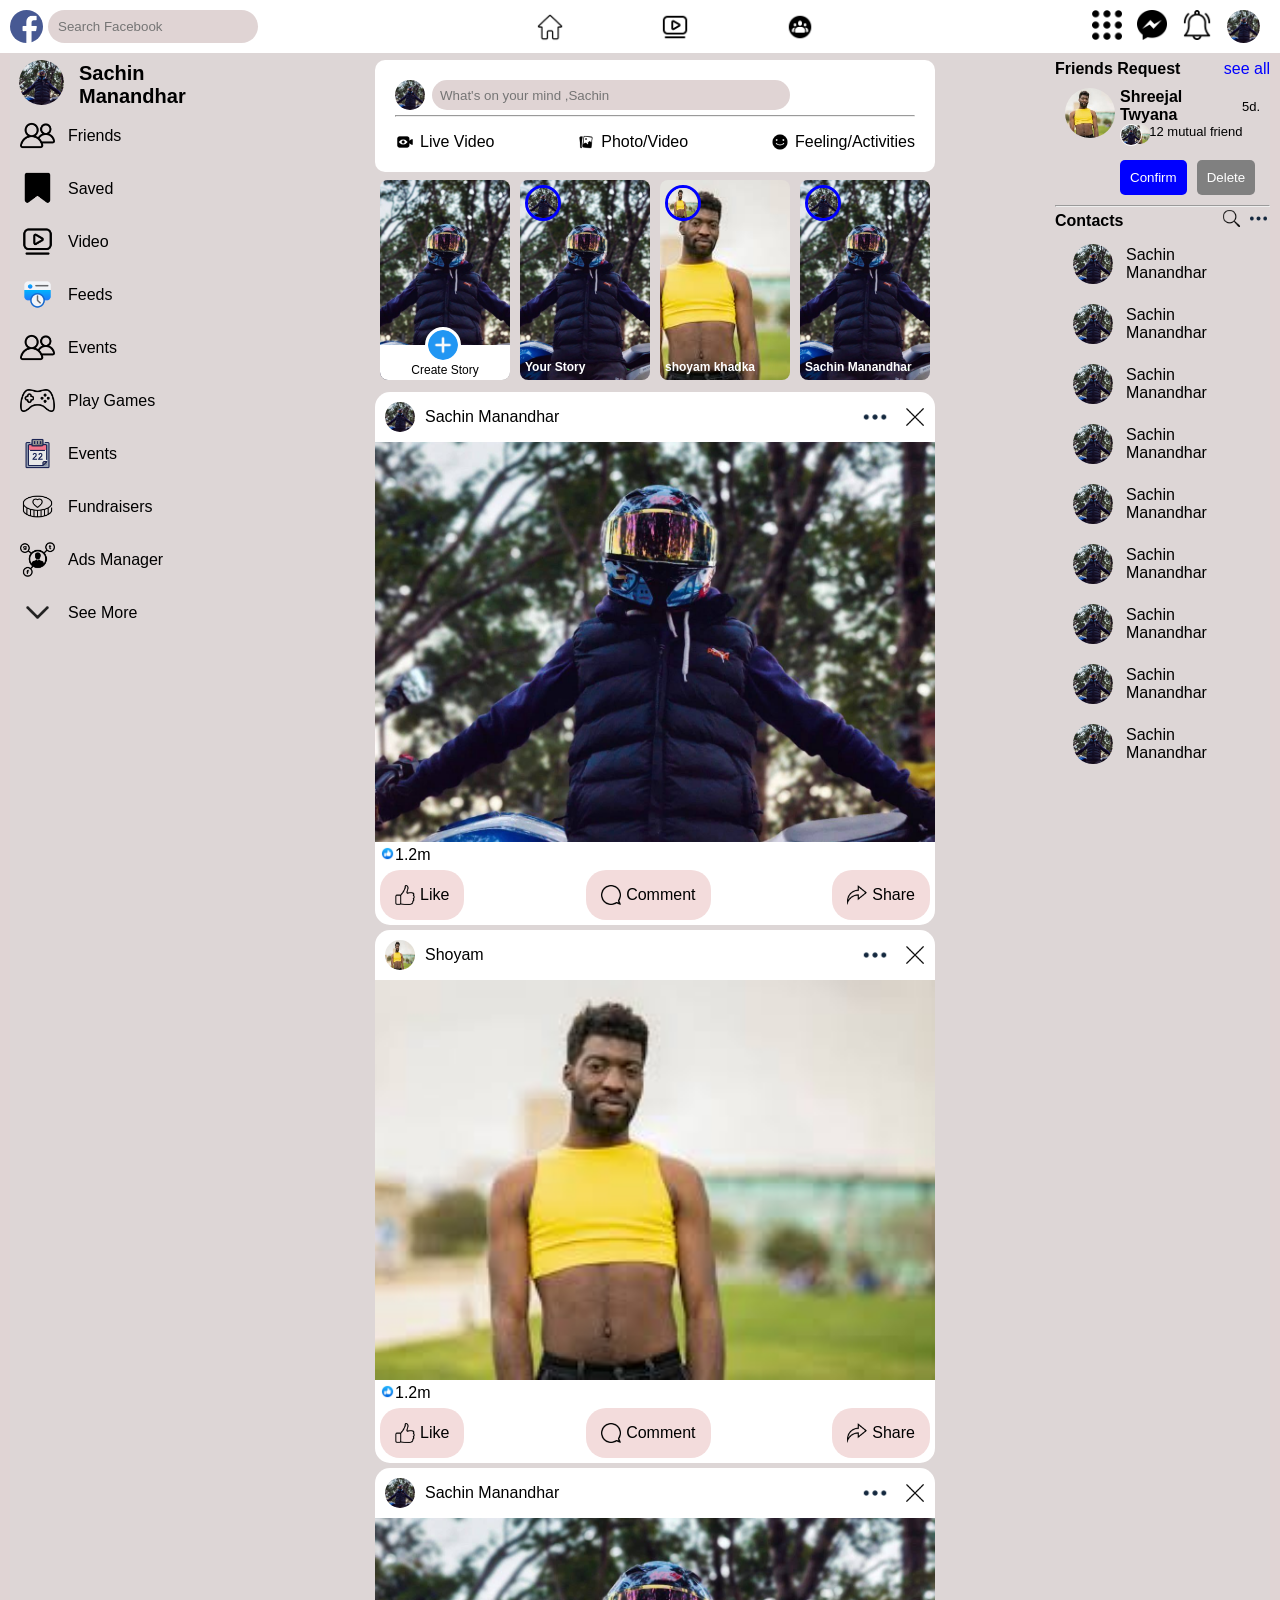
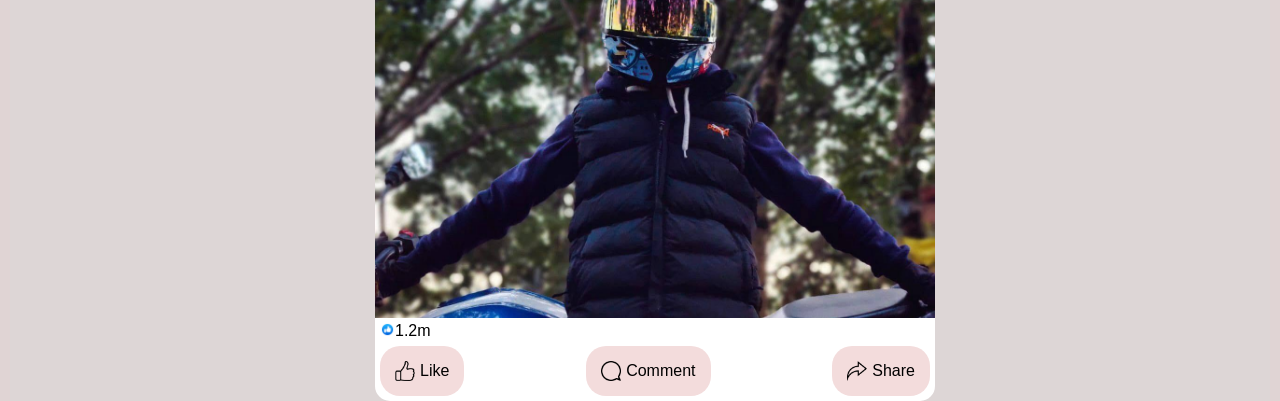
==== index.html @ 7a4deaf7 "initialize setup." ====
<!DOCTYPE html>
<html lang="en">

<head>
    <meta charset="UTF-8">
    <meta name="viewport" content="width=device-width, initial-scale=1.0">
    <title>Facebook</title>
    <link rel="shortcut icon" href="communication.PNG" type="image/x-icon">
    <link rel="stylesheet" href="style.css">
</head>

<body>
    <header>
        <div class="top1">
            <img src="facebook.PNG" alt="" style="height: 33px; width: 33px; border-radius: 50px;">
            <input type="text" placeholder="Search Facebook">
        </div>
        <div class="top2">
            <img src="home (1).png" alt="">
            <img src="video.png" alt="">
            <img src="groups.png" alt="">
        </div>
        <div class="top3">
            <img src="dots-menu.PNG" alt="">
            <img src="messenger.PNG" alt="">
            <img src="notification.PNG" alt="">
            <img src="prf.png" alt="profile" style="width: 33px;height: 33px;
            border-radius: 50px;">
        </div>
    </header>
    <div id="main">
        <div class="leftsb">
            <div class="acc">
                <div>
                    <img src="prf.png" alt="prf">
                </div>
                <div>
                    <p><b>Sachin Manandhar</b></p>
                </div>
            </div>
            <div class="acct">
                <img src="friends.PNG" alt="">
                <p>Friends</p>
            </div>
            <div class="acct">
                <img src="bookmark.png" alt="">
                <p>Saved</p>
            </div>
            <div class="acct">
                <img src="video.png" alt="">
                <p>Video</p>
            </div>
            <div class="acct">
                <img src="feed.png" alt="">
                <p>Feeds</p>
            </div>
            <div class="acct">
                <img src="friends.PNG" alt="">
                <p>Events</p>
            </div>

            <div class="acct">
                <img src="gaming.PNG" alt="">
                <p>Play Games</p>
            </div>
            <div class="acct">
                <img src="media.png" alt="">
                <p>Events</p>
            </div>
            <div class="acct">
                <img src="media (1).png" alt="">
                <p>Fundraisers</p>
            </div>
            <div class="acct">
                <img src="community-manager.png" alt="">
                <p>Ads Manager</p>
            </div>
            <div class="acct">
                <img src="down.png" alt="">
                <p>See More</p>
            </div>
        </div>
        <div class="content">
            <div class="uplodbox">
                <div class="uplod">
                    <img src="prf.png" alt="">
                    <input type="text" placeholder="What's on your mind ,Sachin">
                </div>
                <hr>
                <div class="uplodst">
                    <div class="live">
                        <img src="./video (2).png" alt="">
                        <p>Live Video</p>
                    </div>
                    <div class="live">
                        <img src="photo.png" alt="">
                        <p>Photo/Video</p>
                    </div>
                    <div class="live">
                        <img src="face-emoji.png" alt="">
                        <p>Feeling/Activities</p>
                    </div>
                </div>
            </div>
            <div class="story">
                <div class="img-story">

                    <div>
                        <img class="storyimg" src="prf.png" alt="">
                    </div>
                    <div class="storyplus">
                        <img src="plus.png" alt="">
                    </div>
                    <div class="cs-div">
                        <p class="create-story">Create Story</p>
                    </div>
                </div> 
                <div class="img-story">
                    <div>
                        <img class="pp" src="prf.png" alt="">
                    </div>
                    <div>
                        <img class="storyimg" src="prf.png" alt="">
                    </div>
                    <p class="ppname">Your Story</p>
                </div>
                <div class="img-story">
                    <div>
                        <img class="pp" src="shreejal.png" alt="">
                    </div>
                    <div>
                        <img class="storyimg" src="shreejal.png" alt="">
                    </div>
                    <p class="ppname">shoyam khadka</p>
                </div>
                <div class="img-story">
                    <div>
                        <img class="pp" src="prf.png" alt="">
                    </div>
                    <div>
                        <img class="storyimg" src="prf.png" alt="">
                    </div>
                    <p class="ppname">Sachin Manandhar</p>
                </div>
                <div class="img-story">
                    <div>
                        <img class="pp" src="prf.png" alt="">
                    </div>
                    <div>
                        <img class="storyimg" src="prf.png" alt="">
                    </div>
                    <p class="ppname">Sachin Manandhar</p>
                </div>
                <div class="img-story">
                    <div>
                        <img class="pp" src="prf.png" alt="">
                    </div>
                    <div>
                        <img class="storyimg" src="prf.png" alt="">
                    </div>
                    <p class="ppname">Sachin Manandhar</p>
                </div>
                <div class="img-story">
                    <div>
                        <img class="pp" src="prf.png" alt="">
                    </div>
                    <div>
                        <img class="storyimg" src="prf.png" alt="">
                    </div>
                    <p class="ppname">Sachin Manandhar</p>
                </div>
                <div class="img-story">
                    <div>
                        <img class="pp" src="prf.png" alt="">
                    </div>
                    <div>
                        <img class="storyimg" src="prf.png" alt="">
                    </div>
                    <p class="ppname">Sachin Manandhar</p>
                </div>
            </div>

            <div class="post">
                <div class="accname">
                    <div class="accprf">
                        <img class="accimg" src="prf.png" alt="">
                        <p>Sachin Manandhar</p>
                    </div>
                    <div style=" display: flex; align-items: center; gap: 15px;">
                        <img class="accimg" src="social-media.png" alt="">
                        <img class="acccancel" src="close.png" alt="">
                    </div>
                </div>
                <div class="items">
                    <img src="prf.png" alt="">
                </div>
                <div class="likecount">
                    <div>
                        <img src="facebook-reactions.png" alt="">
                    </div>
                    <p>1.2m</p>
                </div>
                <div class="like">
                    <div class="cmt">
                        <img src="like.PNG" alt="">
                        <p>Like</p>
                    </div>
                    <div class="cmt">
                        <img src="comment.PNG" alt="">
                        <p>Comment</p>
                    </div>
                    <div class="cmt">
                        <img src="share.png" alt="">
                        <p>Share</p>
                    </div>
                </div>
            </div>
            <div class="post">
                <div class="accname">
                    <div class="accprf">
                        <img class="accimg" src="shreejal.png" alt="">
                        <p>Shoyam </p>
                    </div>
                    <div style=" display: flex; align-items: center; gap: 15px;">
                        <img class="accimg" src="social-media.png" alt="">
                        <img class="acccancel" src="close.png" alt="">
                    </div>
                </div>
                <div class="items">
                    <img src="shreejal.png" alt="">
                </div>
                <div class="likecount">
                    <div>
                        <img src="facebook-reactions.png" alt="">
                    </div>
                    <p>1.2m</p>
                </div>
                <div class="like">
                    <div class="cmt">
                        <img src="like.PNG" alt="">
                        <p>Like</p>
                    </div>
                    <div class="cmt">
                        <img src="comment.PNG" alt="">
                        <p>Comment</p>
                    </div>
                    <div class="cmt">
                        <img src="share.png" alt="">
                        <p>Share</p>
                    </div>
                </div>
            </div>
            <div class="post">
                <div class="accname">
                    <div class="accprf">
                        <img class="accimg" src="prf.png" alt="">
                        <p>Sachin Manandhar</p>
                    </div>
                    <div style=" display: flex; align-items: center; gap: 15px;">
                        <img class="accimg" src="social-media.png" alt="">
                        <img class="acccancel" src="close.png" alt="">
                    </div>
                </div>
                <div class="items">
                    <img src="prf.png" alt="">
                </div>
                <div class="likecount">
                    <div>
                        <img src="facebook-reactions.png" alt="">
                    </div>
                    <p>1.2m</p>
                </div>
                <div class="like">
                    <div class="cmt">
                        <img src="like.PNG" alt="">
                        <p>Like</p>
                    </div>
                    <div class="cmt">
                        <img src="comment.PNG" alt="">
                        <p>Comment</p>
                    </div>
                    <div class="cmt">
                        <img src="share.png" alt="">
                        <p>Share</p>
                    </div>
                </div>
            </div>
        </div>

        <div class="rightsb">
            <div class="addfrd">
                <p><b>Friends Request</b></p>
                <p style="color: blue;">see all</p>
            </div>
            <div class="frd">
                <div>
                    <img class="frnd-req-pp" src="shreejal.png" alt="">
                </div>
                <div>
                    <div class="frdname">
                        <div style="display: flex; justify-content: space-between; align-items: center;gap: 20px;">
                            <P style="font-weight: 600;">Shreejal Twyana </P>
                            <p style="font-size:13px;">5d.</p>
                        </div>
                        <div class="mutual-frd">
                        <div class="mutualimg">
                            <div class="mutual1"><img src="prf.png" alt=""></div>
                            <div class="mutual2"><img src="shreejal.png" alt=""></div>
                        </div>    
                            <p style="font-size: 13px;">112 mutual friend</p>
                        </div>
                    </div>
                    <div class="cnf">
                        <div>
                            <button style="background-color:blue; color: white;">Confirm</button>
                        </div>
                        <div>
                            <button style="background-color: gray; color: white;">Delete</button>
                        </div>

                    </div>
                </div>
            </div>
            <hr>
            <div class="topcon">
                <div class="contact">
                    <b>Contacts</b>
                </div>
                <div class="image">
                    <img src="search.png" alt="search">
                    <img src="social-media.png" alt="3dot">
                </div>
            </div>
            <div class="friends">
                <div class="friendprf">
                    <img src="prf.png" alt="">
                    <p>Sachin Manandhar</p>
                </div>
            </div>
            <div class="friends">
                <div class="friendprf">
                    <img src="prf.png" alt="">
                    <p>Sachin Manandhar</p>
                </div>
            </div>
            <div class="friends">
                <div class="friendprf">
                    <img src="prf.png" alt="">
                    <p>Sachin Manandhar</p>
                </div>
            </div>
            <div class="friends">
                <div class="friendprf">
                    <img src="prf.png" alt="">
                    <p>Sachin Manandhar</p>
                </div>
            </div>
            <div class="friends">
                <div class="friendprf">
                    <img src="prf.png" alt="">
                    <p>Sachin Manandhar</p>
                </div>
            </div>
            <div class="friends">
                <div class="friendprf">
                    <img src="prf.png" alt="">
                    <p>Sachin Manandhar</p>
                </div>
            </div>
            <div class="friends">
                <div class="friendprf">
                    <img src="prf.png" alt="">
                    <p>Sachin Manandhar</p>
                </div>
            </div>
            <div class="friends">
                <div class="friendprf">
                    <img src="prf.png" alt="">
                    <p>Sachin Manandhar</p>
                </div>
            </div>
            <div class="friends">
                <div class="friendprf">
                    <img src="prf.png" alt="">
                    <p>Sachin Manandhar</p>
                </div>
            </div>
        </div>
    </div>
</body>

</html>
---- style.css ----
* {
    margin: 0px;
    padding: 0px;
    font-family: arial;
}

body {
    background-color: rgb(224, 212, 212);
}
body::-webkit-scrollbar{
    display: none;
}
header {
    display: flex;
    justify-content: space-between;
    background-color: white;
    align-items: center;
    position: fixed;
    z-index: 100;
    width: 100%;
    padding: 10px 10px 10px 10px;

}

header img {
    height: 30px;
    width: 30px;
}

.top1 {
    display: flex;
    gap: 5px;
}

.top1 input {
    background-color: rgb(224, 212, 212);
    color: black;
    padding-left: 10px;
    width: 200px;
    border: 0px;
    border-radius: 40px;
}

.top2 {
    display: flex;
    gap: 95px;
}

.top3 {
    display: flex;
    padding-right: 30px;
    gap: 15px;
}

#main {
    background-color: rgb(221, 214, 214);
    display: grid;
    grid-template-columns: 1fr 3fr 1fr;
    padding-top: 60px;
    margin-left:10px;
    margin-right:10px;
}

.acc {
    display: flex;
    gap: 15px;
    padding-left: 9px;
    font-size: 20px;
    align-items: center;
}

.acc:hover{
    background-color: rgb(198, 198, 219);

    border-radius: 20px;
}
.acc img {
    height: 45px;
    width: 45px;
    border-radius: 50px;
}

.acct {
    display: flex;
    padding: 8px 10px 10px 10px;
    gap: 13px;
    align-items: center;
}

.acct:hover{
    background-color: rgb(198, 198, 219);
    border-radius: 20px;
}
.acct img {
    height: 35px;
    width: 35px;
}


.content {
    margin: 0 120px 0 150px;
}

.uplodbox {
    padding: 20px;
    background-color: white;
    border-radius: 10px;
}

.uplod {
    display: flex;
    gap: 7px;
    padding-bottom: 5px;
}

.uplod input {
    border-radius: 20px;
    width: 350px;
    padding-left: 8px;
    border: 0px;
    background-color: rgb(224, 212, 212);
    color: black;

}

.uplod img {
    width: 30px;
    height: 30px;
    border-radius: 50px;
}

.uplodst {
    display: flex;
    padding-top: 15px;
    justify-content: space-between;
}

.live {
    display: flex;
    justify-content: space-between;
    align-items: center;
    gap: 5px;
}

.live img {
    width: 20px;
    height: 20px;
}

.story {
    display: flex;
    justify-content: space-between;
    width: 550px;
    overflow: hidden;
    overflow-x: scroll;
    padding: 3px 0 3px 0;
    gap: 10px;
    margin: 5px;
}

.story::-webkit-scrollbar{
    display: none;
}
.storyimg {
    width: 130px;
    height: 200px;
    border-radius: 8px;
    object-fit: cover;
}

.img-story {
    position: relative;
}

.cs-div {
    position: absolute;
    background-color: white;
    bottom: 4px;
    border-radius: 0 0 8px 8px;
    width: 100%;
    height: 35px;
}

.create-story {
    color: black;
    padding-top: 18px;
    font-size: 12px;
    text-align: center;
}

.storyplus img {
    position: absolute;
    background-color: white;
    left: 45px;
    z-index: 1;
    border: 3px solid white;
    bottom: 21.5px;
    border-radius: 50px;
    width: 30px;
    height: 30px;
}

.pp {
    position: absolute;
    top: 5px;
    left: 5px;
    width: 30px;
    height: 30px;
    border-radius: 50%;
    border: 3px solid blue;
}

.ppname {
    position: absolute;
    color: white;
    font-weight: 700;
    font-size: 12px;
    bottom: 10px;
    left: 5px;
}

.post {
    background-color: white;
    border-radius: 15px;
    margin-top: 5px;
}

.accname {
    display: flex;
    justify-content: space-between;
    padding: 10px;
}

.accprf {
    display: flex;
    align-items: center;
    gap: 10px;
}

.accimg {
    width: 30px;
    height: 30px;
    border-radius: 20px;
}

.acccancel {
    width: 20px;
    height: 20px;
    gap: 30px;
}

.items img {
    width: 100%;
    height: 400px;
    object-fit: cover;
}

.likecount{
    display: flex;
}

.likecount img{
    width: 15px;
    height: 15px;
    margin-left: 5px;
}
.like {
    display: flex;
    justify-content: space-between;
}

.like img {
    width: 20px;
    height: 20px;
}

.cmt {
    display: flex;
    align-items: center;
    justify-content: space-between;
    gap: 5px;
    padding: 15px;
    margin: 5px;
    border-radius: 20px;
    background-color: rgb(243, 220, 220);
}

.rightsb{
    position: sticky;

}
.topcon {
    display: flex;
    justify-content: space-between;
    align-items: center;
}

.image img {
    width: 23px;
    height: 23px;
}

.friends {
        margin-left: 5px;
    margin-right: 5px;
}
.friends:hover{
     background-color: rgb(198, 198, 219);
    border-radius: 20px;

}
.friendprf {
    display: flex;
    padding: 10px 10px 10px 13px;
    gap: 13px;
    align-items: center;
}

.friendprf img {
    height: 40px;
    width: 40px;
    border-radius: 50px;
}

.leftsb, .rightsb {
    position: sticky;
    top: 60px;
    height: fit-content;
}

.addfrd{
    display: flex;
    justify-content: space-between;
}

.frd{
    display: flex; 
    padding: 10px;
    gap: 5px;
}

.frnd-req-pp{
    width: 50px;
    height: 50px;
    object-fit: cover;
    border-radius: 50px;
}

.cnf{
    display: flex;
    margin-top:10px;
    gap: 10px;
}

.cnf button  {
        padding: 10px;
    border-radius: 5px;
    border: 0px;

}

.mutual-frd, .mutualimg{
    display: flex;
}

.mutualimg img{
    height: 20px;
    width: 20px;
    border-radius: 100%;
}

.mutualimg{
    position: relative;
}

.mutual2{
    position: absolute;
    left: 10px;
}

.mutual1{
    z-index: 10;
}

.mutual1 img {
    border: 1px solid white;
}
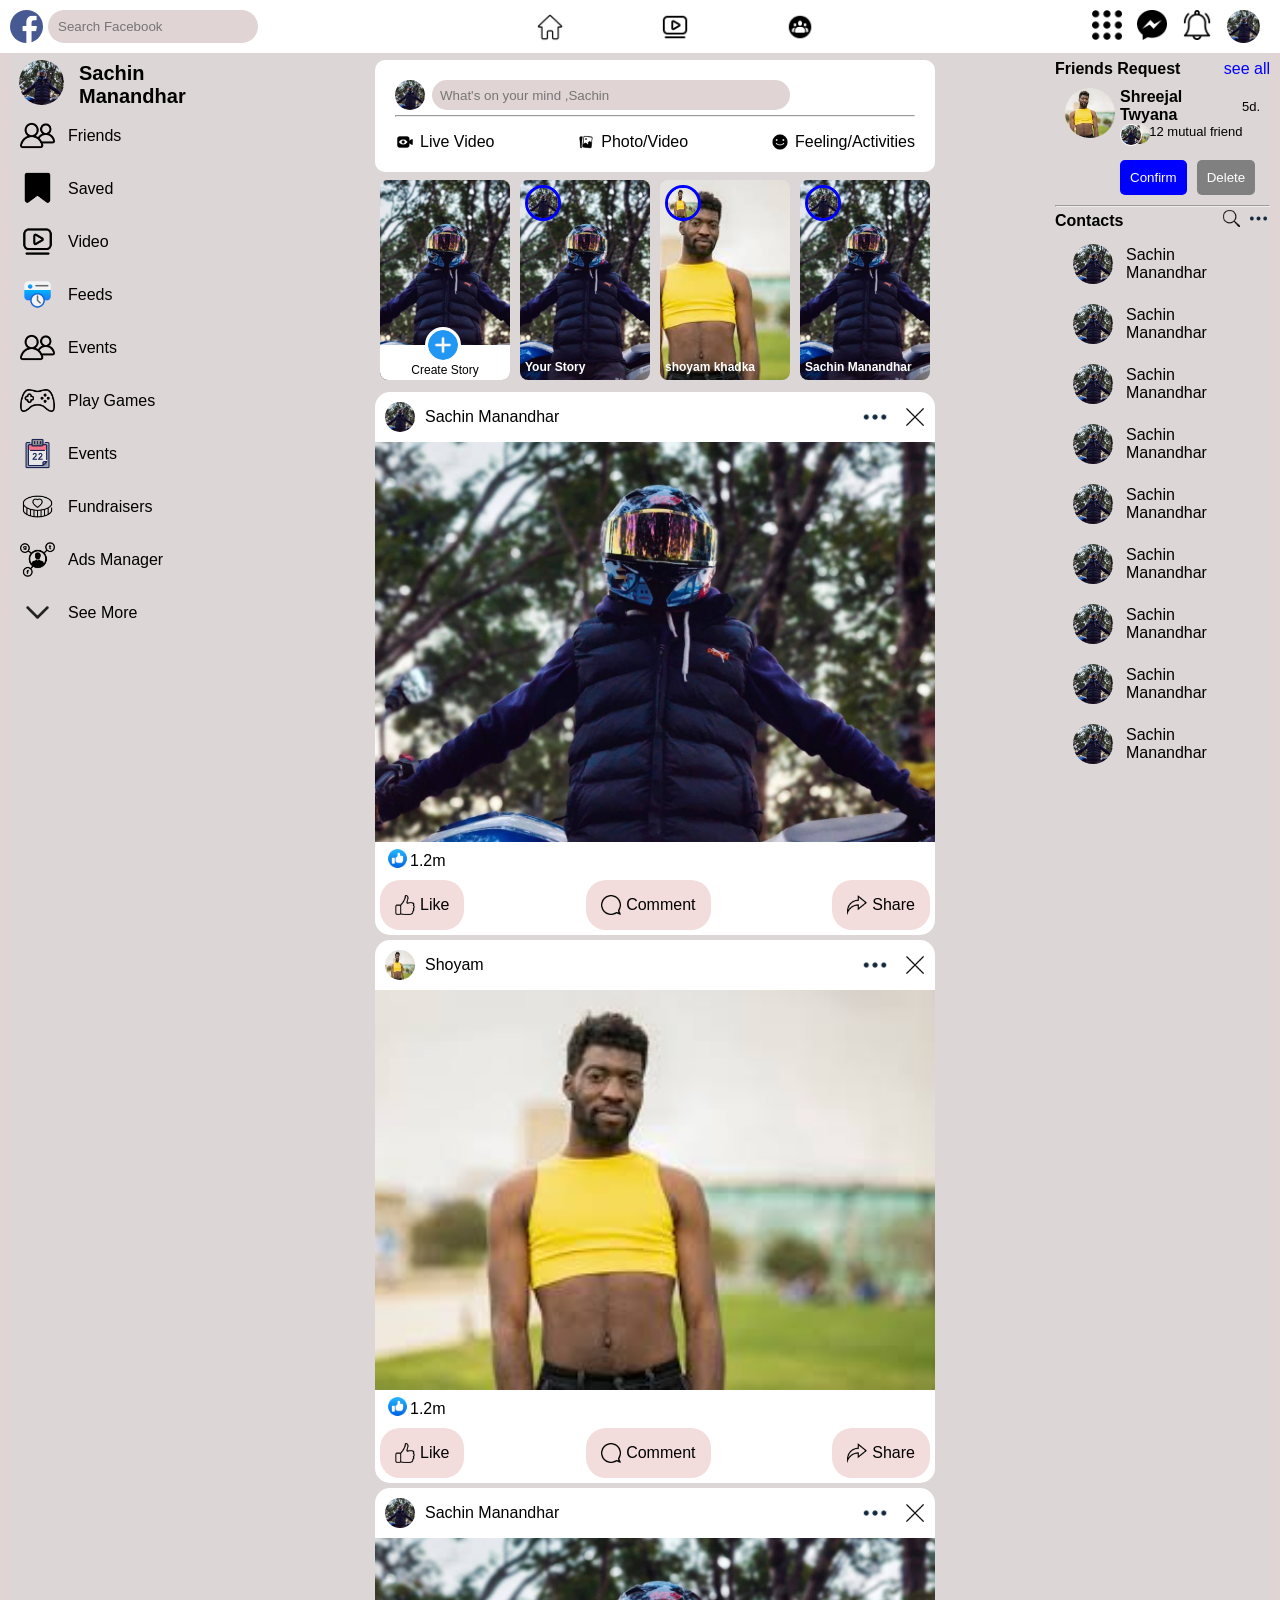
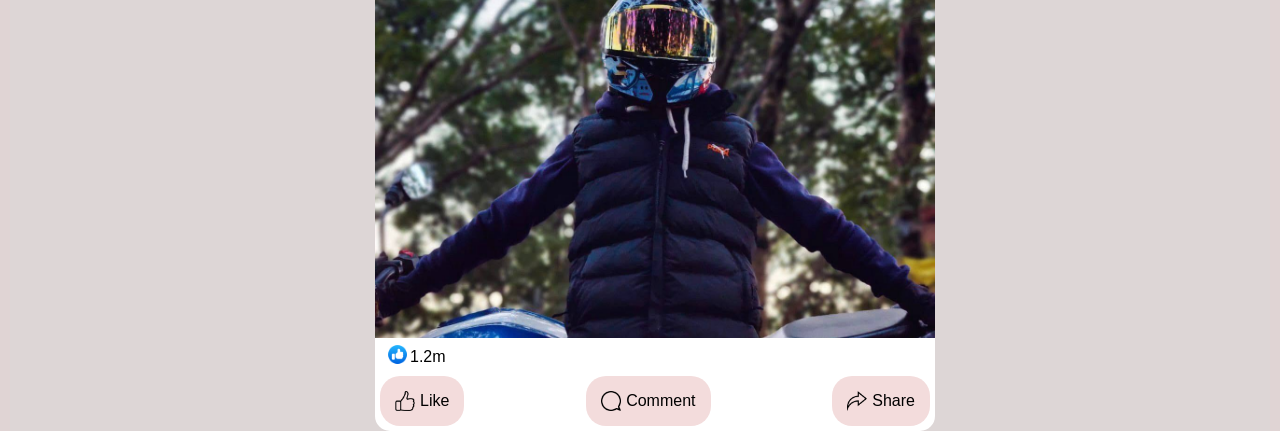
==== commit 68457361: "Added all files." ====
--- a/index.html
+++ b/index.html
@@ -5,99 +5,106 @@
     <meta charset="UTF-8">
     <meta name="viewport" content="width=device-width, initial-scale=1.0">
     <title>Facebook</title>
-    <link rel="shortcut icon" href="communication.PNG" type="image/x-icon">
-    <link rel="stylesheet" href="style.css">
+    <link rel="shortcut icon" href="./assets/img/communication.PNG" type="image/x-icon">
+    <link rel="stylesheet" href="./assets/css/style.css">
+   
 </head>
 
 <body>
     <header>
         <div class="top1">
-            <img src="facebook.PNG" alt="" style="height: 33px; width: 33px; border-radius: 50px;">
+            <img src="./assets/img/facebook.PNG" alt="" style="height: 33px; width: 33px; border-radius: 50px;">
             <input type="text" placeholder="Search Facebook">
         </div>
         <div class="top2">
-            <img src="home (1).png" alt="">
-            <img src="video.png" alt="">
-            <img src="groups.png" alt="">
+            <img src="./assets/img/home (1).png" alt="">
+            <img src="./assets/img/video.png" alt="">
+            <img src="./assets/img/groups.png" alt="">
         </div>
         <div class="top3">
-            <img src="dots-menu.PNG" alt="">
-            <img src="messenger.PNG" alt="">
-            <img src="notification.PNG" alt="">
-            <img src="prf.png" alt="profile" style="width: 33px;height: 33px;
+            <img src="./assets/img/dots-menu.PNG" alt="">
+            <img src="./assets/img/messenger.PNG" alt="">
+            <img src="./assets/img/notification.PNG" alt="">
+            <img id="ppf" src="./assets/img/prf.png" alt="profile" style="width: 33px;height: 33px;
             border-radius: 50px;">
+            <div id="ppff" >
+                <p>profile</p>
+                <p>Theme</p>
+                <p>Settings</p>
+                <p>Log out</p>
+            </div>
         </div>
     </header>
     <div id="main">
         <div class="leftsb">
             <div class="acc">
                 <div>
-                    <img src="prf.png" alt="prf">
+                    <img src="./assets/img/prf.png" alt="prf">
                 </div>
                 <div>
                     <p><b>Sachin Manandhar</b></p>
                 </div>
             </div>
             <div class="acct">
-                <img src="friends.PNG" alt="">
+                <img src="./assets/img/friends.PNG" alt="">
                 <p>Friends</p>
             </div>
             <div class="acct">
-                <img src="bookmark.png" alt="">
+                <img src="./assets/img/bookmark.png" alt="">
                 <p>Saved</p>
             </div>
             <div class="acct">
-                <img src="video.png" alt="">
+                <img src="./assets/img/video.png" alt="">
                 <p>Video</p>
             </div>
             <div class="acct">
-                <img src="feed.png" alt="">
+                <img src="./assets/img/feed.png" alt="">
                 <p>Feeds</p>
             </div>
             <div class="acct">
-                <img src="friends.PNG" alt="">
+                <img src="./assets/img/friends.PNG" alt="">
                 <p>Events</p>
             </div>
 
             <div class="acct">
-                <img src="gaming.PNG" alt="">
+                <img src="./assets/img/gaming.PNG" alt="">
                 <p>Play Games</p>
             </div>
             <div class="acct">
-                <img src="media.png" alt="">
+                <img src="./assets/img/media.png" alt="">
                 <p>Events</p>
             </div>
             <div class="acct">
-                <img src="media (1).png" alt="">
+                <img src="./assets/img/media (1).png" alt="">
                 <p>Fundraisers</p>
             </div>
             <div class="acct">
-                <img src="community-manager.png" alt="">
+                <img src="./assets/img/community-manager.png" alt="">
                 <p>Ads Manager</p>
             </div>
             <div class="acct">
-                <img src="down.png" alt="">
+                <img src="./assets/img/down.png" alt="">
                 <p>See More</p>
             </div>
         </div>
         <div class="content">
             <div class="uplodbox">
                 <div class="uplod">
-                    <img src="prf.png" alt="">
+                    <img src="./assets/img/prf.png" alt="">
                     <input type="text" placeholder="What's on your mind ,Sachin">
                 </div>
                 <hr>
                 <div class="uplodst">
                     <div class="live">
-                        <img src="./video (2).png" alt="">
+                        <img src="././assets/img/video (2).png" alt="">
                         <p>Live Video</p>
                     </div>
                     <div class="live">
-                        <img src="photo.png" alt="">
+                        <img src="./assets/img/photo.png" alt="">
                         <p>Photo/Video</p>
                     </div>
                     <div class="live">
-                        <img src="face-emoji.png" alt="">
+                        <img src="./assets/img/face-emoji.png" alt="">
                         <p>Feeling/Activities</p>
                     </div>
                 </div>
@@ -106,10 +113,10 @@
                 <div class="img-story">
 
                     <div>
-                        <img class="storyimg" src="prf.png" alt="">
+                        <img class="storyimg" src="./assets/img/prf.png" alt="">
                     </div>
                     <div class="storyplus">
-                        <img src="plus.png" alt="">
+                        <img src="./assets/img/plus.png" alt="">
                     </div>
                     <div class="cs-div">
                         <p class="create-story">Create Story</p>
@@ -117,64 +124,64 @@
                 </div> 
                 <div class="img-story">
                     <div>
-                        <img class="pp" src="prf.png" alt="">
-                    </div>
-                    <div>
-                        <img class="storyimg" src="prf.png" alt="">
+                        <img class="pp" src="./assets/img/prf.png" alt="">
+                    </div>
+                    <div>
+                        <img class="storyimg" src="./assets/img/prf.png" alt="">
                     </div>
                     <p class="ppname">Your Story</p>
                 </div>
                 <div class="img-story">
                     <div>
-                        <img class="pp" src="shreejal.png" alt="">
-                    </div>
-                    <div>
-                        <img class="storyimg" src="shreejal.png" alt="">
+                        <img class="pp" src="./assets/img/shreejal.png" alt="">
+                    </div>
+                    <div>
+                        <img class="storyimg" src="./assets/img/shreejal.png" alt="">
                     </div>
                     <p class="ppname">shoyam khadka</p>
                 </div>
                 <div class="img-story">
                     <div>
-                        <img class="pp" src="prf.png" alt="">
-                    </div>
-                    <div>
-                        <img class="storyimg" src="prf.png" alt="">
+                        <img class="pp" src="./assets/img/prf.png" alt="">
+                    </div>
+                    <div>
+                        <img class="storyimg" src="./assets/img/prf.png" alt="">
                     </div>
                     <p class="ppname">Sachin Manandhar</p>
                 </div>
                 <div class="img-story">
                     <div>
-                        <img class="pp" src="prf.png" alt="">
-                    </div>
-                    <div>
-                        <img class="storyimg" src="prf.png" alt="">
+                        <img class="pp" src="./assets/img/prf.png" alt="">
+                    </div>
+                    <div>
+                        <img class="storyimg" src="./assets/img/prf.png" alt="">
                     </div>
                     <p class="ppname">Sachin Manandhar</p>
                 </div>
                 <div class="img-story">
                     <div>
-                        <img class="pp" src="prf.png" alt="">
-                    </div>
-                    <div>
-                        <img class="storyimg" src="prf.png" alt="">
+                        <img class="pp" src="./assets/img/prf.png" alt="">
+                    </div>
+                    <div>
+                        <img class="storyimg" src="./assets/img/prf.png" alt="">
                     </div>
                     <p class="ppname">Sachin Manandhar</p>
                 </div>
                 <div class="img-story">
                     <div>
-                        <img class="pp" src="prf.png" alt="">
-                    </div>
-                    <div>
-                        <img class="storyimg" src="prf.png" alt="">
+                        <img class="pp" src="./assets/img/prf.png" alt="">
+                    </div>
+                    <div>
+                        <img class="storyimg" src="./assets/img/prf.png" alt="">
                     </div>
                     <p class="ppname">Sachin Manandhar</p>
                 </div>
                 <div class="img-story">
                     <div>
-                        <img class="pp" src="prf.png" alt="">
-                    </div>
-                    <div>
-                        <img class="storyimg" src="prf.png" alt="">
+                        <img class="pp" src="./assets/img/prf.png" alt="">
+                    </div>
+                    <div>
+                        <img class="storyimg" src="./assets/img/prf.png" alt="">
                     </div>
                     <p class="ppname">Sachin Manandhar</p>
                 </div>
@@ -183,34 +190,34 @@
             <div class="post">
                 <div class="accname">
                     <div class="accprf">
-                        <img class="accimg" src="prf.png" alt="">
+                        <img class="accimg" src="./assets/img/prf.png" alt="">
                         <p>Sachin Manandhar</p>
                     </div>
                     <div style=" display: flex; align-items: center; gap: 15px;">
-                        <img class="accimg" src="social-media.png" alt="">
-                        <img class="acccancel" src="close.png" alt="">
+                        <img class="accimg" src="./assets/img/social-media.png" alt="">
+                        <img class="acccancel" src="./assets/img/close.png" alt="">
                     </div>
                 </div>
                 <div class="items">
-                    <img src="prf.png" alt="">
+                    <img src="./assets/img/prf.png" alt="">
                 </div>
                 <div class="likecount">
                     <div>
-                        <img src="facebook-reactions.png" alt="">
-                    </div>
+                        <img src="./assets/img/facebook-reactions.png" alt="">
+                    </div> 
                     <p>1.2m</p>
                 </div>
                 <div class="like">
                     <div class="cmt">
-                        <img src="like.PNG" alt="">
+                        <img src="./assets/img/like.PNG" alt="">
                         <p>Like</p>
                     </div>
                     <div class="cmt">
-                        <img src="comment.PNG" alt="">
+                        <img src="./assets/img/comment.PNG" alt="">
                         <p>Comment</p>
                     </div>
                     <div class="cmt">
-                        <img src="share.png" alt="">
+                        <img src="./assets/img/share.png" alt="">
                         <p>Share</p>
                     </div>
                 </div>
@@ -218,34 +225,34 @@
             <div class="post">
                 <div class="accname">
                     <div class="accprf">
-                        <img class="accimg" src="shreejal.png" alt="">
+                        <img class="accimg" src="./assets/img/shreejal.png" alt="">
                         <p>Shoyam </p>
                     </div>
                     <div style=" display: flex; align-items: center; gap: 15px;">
-                        <img class="accimg" src="social-media.png" alt="">
-                        <img class="acccancel" src="close.png" alt="">
+                        <img class="accimg" src="./assets/img/social-media.png" alt="">
+                        <img class="acccancel" src="./assets/img/close.png" alt="">
                     </div>
                 </div>
                 <div class="items">
-                    <img src="shreejal.png" alt="">
+                    <img src="./assets/img/shreejal.png" alt="">
                 </div>
                 <div class="likecount">
                     <div>
-                        <img src="facebook-reactions.png" alt="">
+                        <img src="./assets/img/facebook-reactions.png" alt="">
                     </div>
                     <p>1.2m</p>
                 </div>
                 <div class="like">
                     <div class="cmt">
-                        <img src="like.PNG" alt="">
+                        <img src="./assets/img/like.PNG" alt="">
                         <p>Like</p>
                     </div>
                     <div class="cmt">
-                        <img src="comment.PNG" alt="">
+                        <img src="./assets/img/comment.PNG" alt="">
                         <p>Comment</p>
                     </div>
                     <div class="cmt">
-                        <img src="share.png" alt="">
+                        <img src="./assets/img/share.png" alt="">
                         <p>Share</p>
                     </div>
                 </div>
@@ -253,34 +260,34 @@
             <div class="post">
                 <div class="accname">
                     <div class="accprf">
-                        <img class="accimg" src="prf.png" alt="">
+                        <img class="accimg" src="./assets/img/prf.png" alt="">
                         <p>Sachin Manandhar</p>
                     </div>
                     <div style=" display: flex; align-items: center; gap: 15px;">
-                        <img class="accimg" src="social-media.png" alt="">
-                        <img class="acccancel" src="close.png" alt="">
+                        <img class="accimg" src="./assets/img/social-media.png" alt="">
+                        <img class="acccancel" src="./assets/img/close.png" alt="">
                     </div>
                 </div>
                 <div class="items">
-                    <img src="prf.png" alt="">
+                    <img src="./assets/img/prf.png" alt="">
                 </div>
                 <div class="likecount">
                     <div>
-                        <img src="facebook-reactions.png" alt="">
+                        <img src="./assets/img/facebook-reactions.png" alt="">
                     </div>
                     <p>1.2m</p>
                 </div>
                 <div class="like">
                     <div class="cmt">
-                        <img src="like.PNG" alt="">
+                        <img src="./assets/img/like.PNG" alt="">
                         <p>Like</p>
                     </div>
                     <div class="cmt">
-                        <img src="comment.PNG" alt="">
+                        <img src="./assets/img/comment.PNG" alt="">
                         <p>Comment</p>
                     </div>
                     <div class="cmt">
-                        <img src="share.png" alt="">
+                        <img src="./assets/img/share.png" alt="">
                         <p>Share</p>
                     </div>
                 </div>
@@ -292,9 +299,9 @@
                 <p><b>Friends Request</b></p>
                 <p style="color: blue;">see all</p>
             </div>
-            <div class="frd">
+            <div id="frd" class="frd">
                 <div>
-                    <img class="frnd-req-pp" src="shreejal.png" alt="">
+                    <img class="frnd-req-pp" src="./assets/img/shreejal.png" alt="">
                 </div>
                 <div>
                     <div class="frdname">
@@ -304,18 +311,18 @@
                         </div>
                         <div class="mutual-frd">
                         <div class="mutualimg">
-                            <div class="mutual1"><img src="prf.png" alt=""></div>
-                            <div class="mutual2"><img src="shreejal.png" alt=""></div>
+                            <div class="mutual1"><img src="./assets/img/prf.png" alt=""></div>
+                            <div class="mutual2"><img src="./assets/img/shreejal.png" alt=""></div>
                         </div>    
                             <p style="font-size: 13px;">112 mutual friend</p>
                         </div>
                     </div>
                     <div class="cnf">
                         <div>
-                            <button style="background-color:blue; color: white;">Confirm</button>
+                            <button id="confirm" style="background-color:blue; color: white;">Confirm</button>
                         </div>
                         <div>
-                            <button style="background-color: gray; color: white;">Delete</button>
+                            <button id="delete" style="background-color: gray; color: white;">Delete</button>
                         </div>
 
                     </div>
@@ -327,66 +334,67 @@
                     <b>Contacts</b>
                 </div>
                 <div class="image">
-                    <img src="search.png" alt="search">
-                    <img src="social-media.png" alt="3dot">
-                </div>
-            </div>
-            <div class="friends">
-                <div class="friendprf">
-                    <img src="prf.png" alt="">
-                    <p>Sachin Manandhar</p>
-                </div>
-            </div>
-            <div class="friends">
-                <div class="friendprf">
-                    <img src="prf.png" alt="">
-                    <p>Sachin Manandhar</p>
-                </div>
-            </div>
-            <div class="friends">
-                <div class="friendprf">
-                    <img src="prf.png" alt="">
-                    <p>Sachin Manandhar</p>
-                </div>
-            </div>
-            <div class="friends">
-                <div class="friendprf">
-                    <img src="prf.png" alt="">
-                    <p>Sachin Manandhar</p>
-                </div>
-            </div>
-            <div class="friends">
-                <div class="friendprf">
-                    <img src="prf.png" alt="">
-                    <p>Sachin Manandhar</p>
-                </div>
-            </div>
-            <div class="friends">
-                <div class="friendprf">
-                    <img src="prf.png" alt="">
-                    <p>Sachin Manandhar</p>
-                </div>
-            </div>
-            <div class="friends">
-                <div class="friendprf">
-                    <img src="prf.png" alt="">
-                    <p>Sachin Manandhar</p>
-                </div>
-            </div>
-            <div class="friends">
-                <div class="friendprf">
-                    <img src="prf.png" alt="">
-                    <p>Sachin Manandhar</p>
-                </div>
-            </div>
-            <div class="friends">
-                <div class="friendprf">
-                    <img src="prf.png" alt="">
+                    <img src="./assets/img/search.png" alt="search">
+                    <img src="./assets/img/social-media.png" alt="3dot">
+                </div>
+            </div>
+            <div class="friends">
+                <div class="friendprf">
+                    <img src="./assets/img/prf.png" alt="">
+                    <p>Sachin Manandhar</p>
+                </div>
+            </div>
+            <div class="friends">
+                <div class="friendprf">
+                    <img src="./assets/img/prf.png" alt="">
+                    <p>Sachin Manandhar</p>
+                </div>
+            </div>
+            <div class="friends">
+                <div class="friendprf">
+                    <img src="./assets/img/prf.png" alt="">
+                    <p>Sachin Manandhar</p>
+                </div>
+            </div>
+            <div class="friends">
+                <div class="friendprf">
+                    <img src="./assets/img/prf.png" alt="">
+                    <p>Sachin Manandhar</p>
+                </div>
+            </div>
+            <div class="friends">
+                <div class="friendprf">
+                    <img src="./assets/img/prf.png" alt="">
+                    <p>Sachin Manandhar</p>
+                </div>
+            </div>
+            <div class="friends">
+                <div class="friendprf">
+                    <img src="./assets/img/prf.png" alt="">
+                    <p>Sachin Manandhar</p>
+                </div>
+            </div>
+            <div class="friends">
+                <div class="friendprf">
+                    <img src="./assets/img/prf.png" alt="">
+                    <p>Sachin Manandhar</p>
+                </div>
+            </div>
+            <div class="friends">
+                <div class="friendprf">
+                    <img src="./assets/img/prf.png" alt="">
+                    <p>Sachin Manandhar</p>
+                </div>
+            </div>
+            <div class="friends">
+                <div class="friendprf">
+                    <img src="./assets/img/prf.png" alt="">
                     <p>Sachin Manandhar</p>
                 </div>
             </div>
         </div>
     </div>
+    <script src="./assets/js/script.js"></script>
 </body>
 
 </html>
--- a/assets/css/style.css
+++ b/assets/css/style.css
@@ -0,0 +1,412 @@
+* {
+    margin: 0px;
+    padding: 0px;
+    font-family: arial;
+}
+
+body {
+    background-color: rgb(224, 212, 212);
+}
+body::-webkit-scrollbar{
+    display: none;
+}
+header {
+    display: flex;
+    justify-content: space-between;
+    background-color: white;
+    align-items: center;
+    position: fixed;
+    z-index: 100;
+    width: 100%;
+    padding: 10px 10px 10px 10px;
+
+}
+
+header img {
+    height: 30px;
+    width: 30px;
+    position: relative;
+}
+
+.top1 {
+    display: flex;
+    gap: 5px;
+}
+
+.top1 input {
+    background-color: rgb(224, 212, 212);
+    color: black;
+    padding-left: 10px;
+    width: 200px;
+    border: 0px;
+    border-radius: 40px;
+}
+
+.top2 {
+    display: flex;
+    gap: 95px;
+}
+
+.top3 {
+    display: flex;
+    padding-right: 30px;
+    gap: 15px;
+}
+
+#ppff{
+    display: none;
+    position: absolute;
+    background-color: white;
+    top: 58px;
+    right:50px;
+    border-radius: 15px;
+    padding: 5px 8px;
+    font-size: 24px;
+}
+
+#ppff p{
+    padding: 8px 10px;
+}
+
+#ppff p:hover{
+
+background-color: rgb(198, 198, 219);
+}
+
+#main {
+    background-color: rgb(221, 214, 214);
+    display: grid;
+    grid-template-columns: 1fr 3fr 1fr;
+    padding-top: 60px;
+    margin-left:10px;
+    margin-right:10px;
+}
+
+.acc {
+    display: flex;
+    gap: 15px;
+    padding-left: 9px;
+    font-size: 20px;
+    align-items: center;
+}
+
+.acc:hover{
+    background-color: rgb(198, 198, 219);
+
+    border-radius: 20px;
+}
+.acc img {
+    height: 45px;
+    width: 45px;
+    border-radius: 50px;
+}
+
+.acct {
+    display: flex;
+    padding: 8px 10px 10px 10px;
+    gap: 13px;
+    align-items: center;
+}
+
+.acct:hover{
+    background-color: rgb(198, 198, 219);
+    border-radius: 20px;
+}
+.acct img {
+    height: 35px;
+    width: 35px;
+}
+
+
+.content {
+    margin: 0 120px 0 150px;
+}
+
+.uplodbox {
+    padding: 20px;
+    background-color: white;
+    border-radius: 10px;
+}
+
+.uplod {
+    display: flex;
+    gap: 7px;
+    padding-bottom: 5px;
+}
+
+.uplod input {
+    border-radius: 20px;
+    width: 350px;
+    padding-left: 8px;
+    border: 0px;
+    background-color: rgb(224, 212, 212);
+    color: black;
+
+}
+
+.uplod img {
+    width: 30px;
+    height: 30px;
+    border-radius: 50px;
+}
+
+.uplodst {
+    display: flex;
+    padding-top: 15px;
+    justify-content: space-between;
+}
+
+.live {
+    display: flex;
+    justify-content: space-between;
+    align-items: center;
+    gap: 5px;
+}
+
+.live img {
+    width: 20px;
+    height: 20px;
+}
+
+.story {
+    display: flex;
+    justify-content: space-between;
+    width: 550px;
+    overflow: hidden;
+    overflow-x: scroll;
+    padding: 3px 0 3px 0;
+    gap: 10px;
+    margin: 5px;
+}
+
+.story::-webkit-scrollbar{
+    display: none;
+}
+.storyimg {
+    width: 130px;
+    height: 200px;
+    border-radius: 8px;
+    object-fit: cover;
+}
+
+.img-story {
+    position: relative;
+}
+
+.cs-div {
+    position: absolute;
+    background-color: white;
+    bottom: 4px;
+    border-radius: 0 0 8px 8px;
+    width: 100%;
+    height: 35px;
+}
+
+.create-story {
+    color: black;
+    padding-top: 18px;
+    font-size: 12px;
+    text-align: center;
+}
+
+.storyplus img {
+    position: absolute;
+    background-color: white;
+    left: 45px;
+    z-index: 1;
+    border: 3px solid white;
+    bottom: 21.5px;
+    border-radius: 50px;
+    width: 30px;
+    height: 30px;
+}
+
+.pp {
+    position: absolute;
+    top: 5px;
+    left: 5px;
+    width: 30px;
+    height: 30px;
+    border-radius: 50%;
+    border: 3px solid blue;
+}
+
+.ppname {
+    position: absolute;
+    color: white;
+    font-weight: 700;
+    font-size: 12px;
+    bottom: 10px;
+    left: 5px;
+}
+
+.post {
+    background-color: white;
+    border-radius: 15px;
+    margin-top: 5px;
+}
+
+.accname {
+    display: flex;
+    justify-content: space-between;
+    padding: 10px;
+}
+
+.accprf {
+    display: flex;
+    align-items: center;
+    gap: 10px;
+}
+
+.accimg {
+    width: 30px;
+    height: 30px;
+    border-radius: 20px;
+}
+
+.acccancel {
+    width: 20px;
+    height: 20px;
+    gap: 30px;
+}
+
+.items img {
+    width: 100%;
+    height: 400px;
+    object-fit: cover;
+}
+
+.likecount{
+    display: flex;
+    align-items: center;
+}
+
+.likecount img{
+    width: 25px;
+    height: 25px;
+    margin-left: 10px;
+}
+.like {
+    display: flex;
+    justify-content: space-between;
+}
+
+.like img {
+    width: 20px;
+    height: 20px;
+}
+
+.cmt {
+    display: flex;
+    align-items: center;
+    justify-content: space-between;
+    gap: 5px;
+    padding: 15px;
+    margin: 5px;
+    border-radius: 20px;
+    background-color: rgb(243, 220, 220);
+}
+
+.cmt:hover{
+    background-color: rgb(161, 156, 156);
+}
+.rightsb{
+    position: sticky;
+
+}
+.topcon {
+    display: flex;
+    justify-content: space-between;
+    align-items: center;
+}
+
+.image img {
+    width: 23px;
+    height: 23px;
+}
+
+.friends {
+        margin-left: 5px;
+    margin-right: 5px;
+}
+.friends:hover{
+     background-color: rgb(198, 198, 219);
+    border-radius: 20px;
+
+}
+.friendprf {
+    display: flex;
+    padding: 10px 10px 10px 13px;
+    gap: 13px;
+    align-items: center;
+}
+
+.friendprf img {
+    height: 40px;
+    width: 40px;
+    border-radius: 50px;
+}
+
+.leftsb, .rightsb {
+    position: sticky;
+    top: 60px;
+    height: fit-content;
+}
+
+.addfrd{
+    display: flex;
+    justify-content: space-between;
+}
+
+.frd{
+    display: flex; 
+    padding: 10px;
+    gap: 5px;
+}
+
+.frnd-req-pp{
+    width: 50px;
+    height: 50px;
+    object-fit: cover;
+    border-radius: 50px;
+}
+
+.cnf{
+    display: flex;
+    margin-top:10px;
+    gap: 10px;
+}
+
+.cnf button  {
+        padding: 10px;
+    border-radius: 5px;
+    border: 0px;
+
+}
+
+.mutual-frd, .mutualimg{
+    display: flex;
+}
+
+.mutualimg img{
+    height: 20px;
+    width: 20px;
+    border-radius: 100%;
+}
+
+.mutualimg{
+    position: relative;
+}
+
+.mutual2{
+    position: absolute;
+    left: 10px;
+}
+
+.mutual1{
+    z-index: 10;
+}
+
+.mutual1 img {
+    border: 1px solid white;
+}
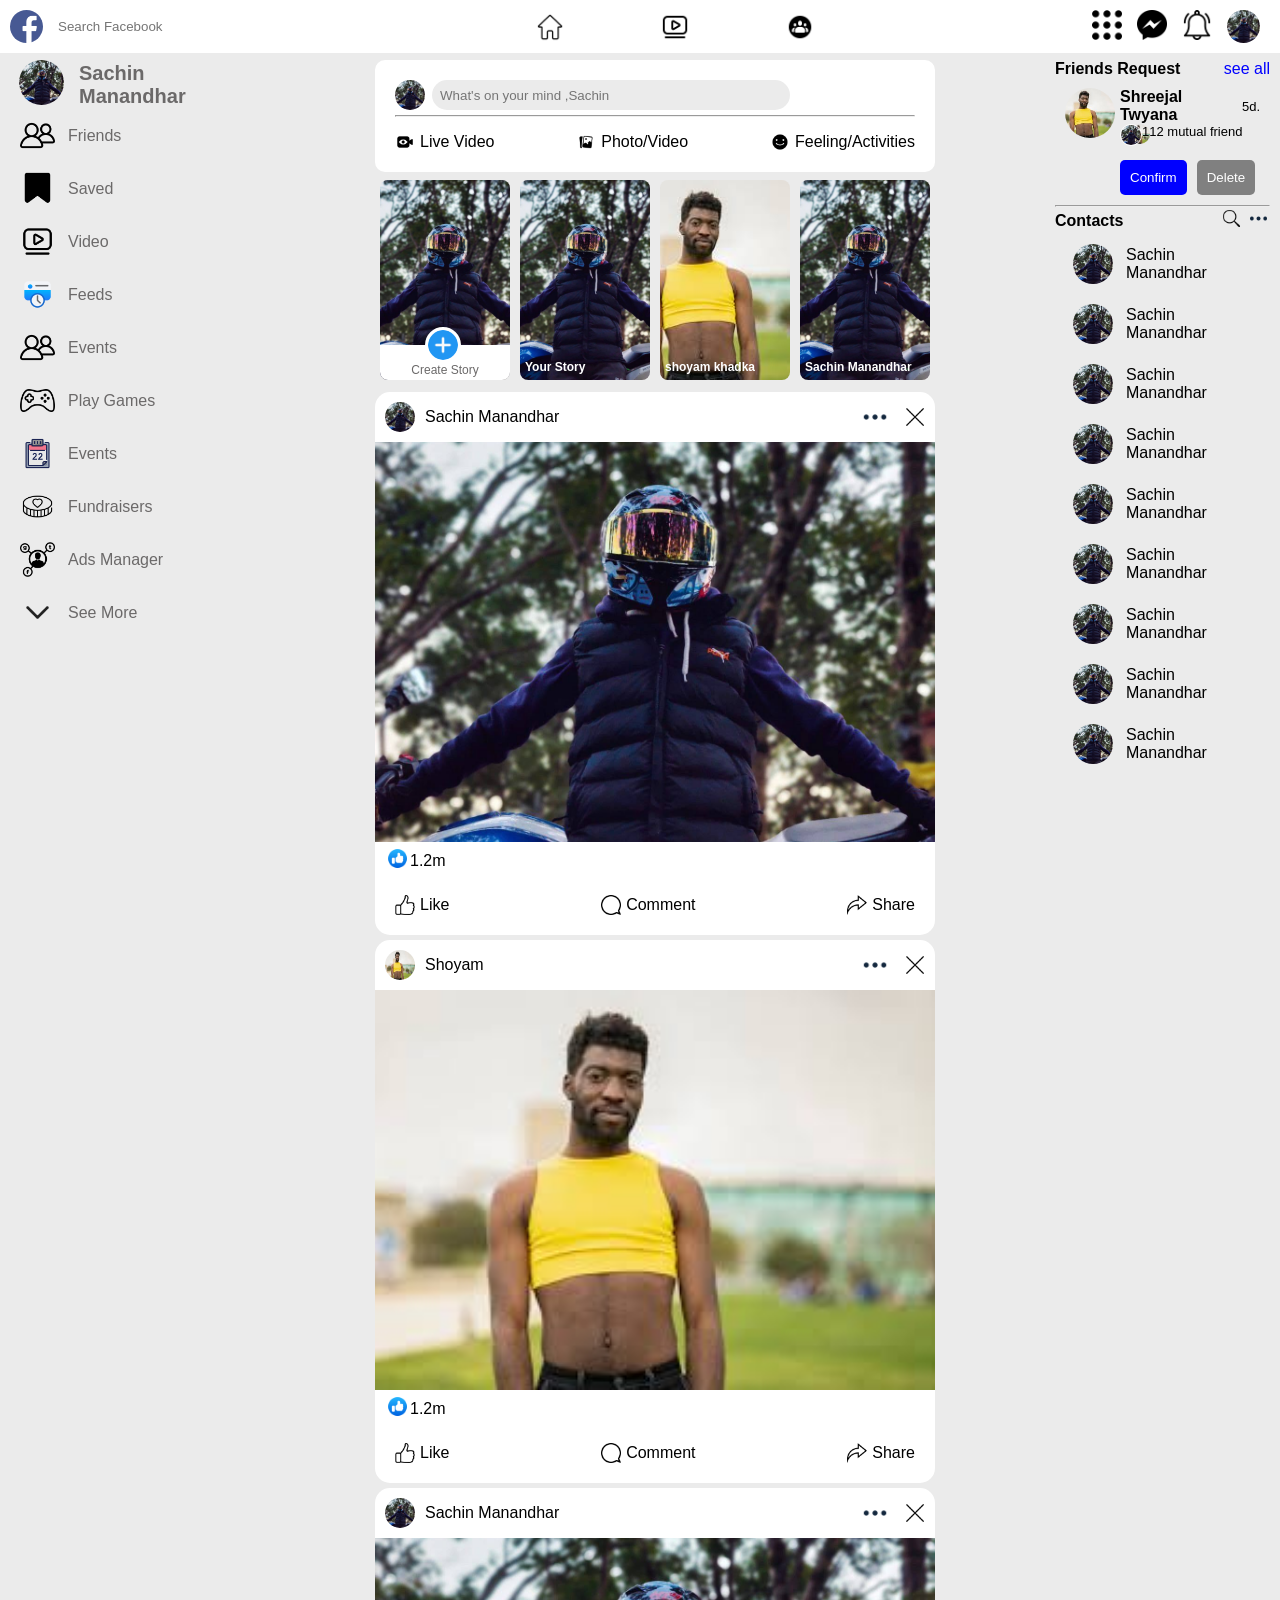
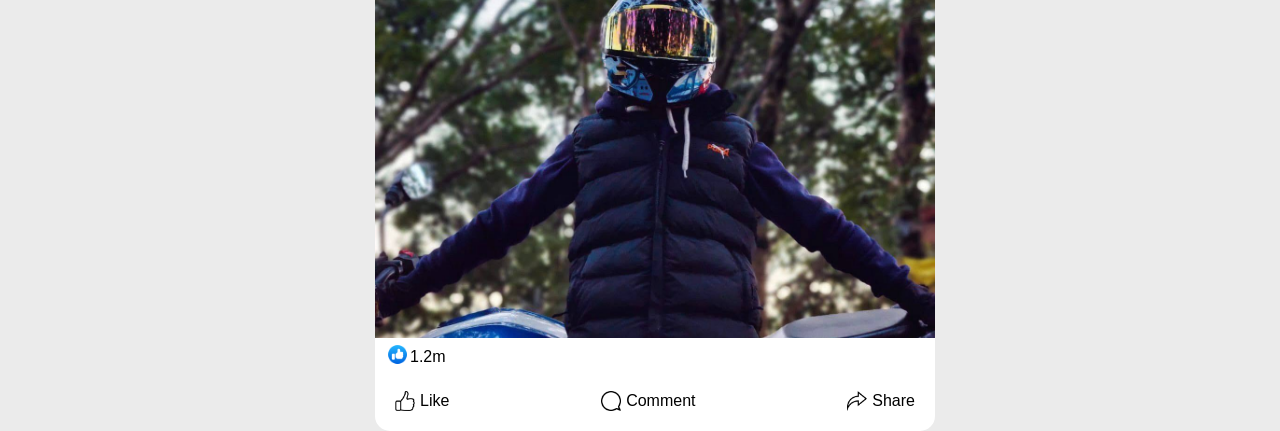
==== commit 01fb734e: "hello" ====
--- a/index.html
+++ b/index.html
@@ -7,7 +7,7 @@
     <title>Facebook</title>
     <link rel="shortcut icon" href="./assets/img/communication.PNG" type="image/x-icon">
     <link rel="stylesheet" href="./assets/css/style.css">
-   
+
 </head>
 
 <body>
@@ -17,19 +17,55 @@
             <input type="text" placeholder="Search Facebook">
         </div>
         <div class="top2">
-            <img src="./assets/img/home (1).png" alt="">
-            <img src="./assets/img/video.png" alt="">
-            <img src="./assets/img/groups.png" alt="">
+            <img src="./assets/img/home (1).png" class="darkImg" alt="">
+            <img class="darkImg" src="./assets/img/video.png" alt="">
+            <img class="darkImg" src="./assets/img/groups.png" alt="">
         </div>
         <div class="top3">
-            <img src="./assets/img/dots-menu.PNG" alt="">
-            <img src="./assets/img/messenger.PNG" alt="">
-            <img src="./assets/img/notification.PNG" alt="">
+            <img class="darkImg" src="./assets/img/dots-menu.PNG" alt="">
+            <img class="darkImg" id="msg" src="./assets/img/messenger.PNG" alt="">
+            <div id="msg1">
+                <div>
+
+                    <div class="friendprf" id="mesg1">
+                        <img src="./assets/img/prf.png" alt="">
+                        <p>Sachin Manandhar</p>
+                    </div>
+
+                    <div class="friendprf">
+                        <img src="./assets/img/prf.png" alt="">
+                        <p>Sachin Manandhar</p>
+                    </div>
+
+                    <div class="friendprf">
+                        <img src="./assets/img/prf.png" alt="">
+                        <p>Sachin Manandhar</p>
+                    </div>
+
+                    <div class="friendprf">
+                        <img src="./assets/img/prf.png" alt="">
+                        <p>Sachin Manandhar</p>
+                    </div>
+
+                    <div class="friendprf">
+                        <img src="./assets/img/prf.png" alt="">
+                        <p>Sachin Manandhar</p>
+                    </div>
+
+                    <div class="friendprf">
+                        <img src="./assets/img/prf.png" alt="">
+                        <p>Sachin Manandhar</p>
+                    </div>
+
+                </div>
+
+            </div>
+            <img class="darkImg" src="./assets/img/notification.PNG" alt="">
             <img id="ppf" src="./assets/img/prf.png" alt="profile" style="width: 33px;height: 33px;
             border-radius: 50px;">
-            <div id="ppff" >
+            <div id="ppff">
                 <p>profile</p>
-                <p>Theme</p>
+                <p id="btwn">Theme</p>
                 <p>Settings</p>
                 <p>Log out</p>
             </div>
@@ -121,7 +157,7 @@
                     <div class="cs-div">
                         <p class="create-story">Create Story</p>
                     </div>
-                </div> 
+                </div>
                 <div class="img-story">
                     <div>
                         <img class="pp" src="./assets/img/prf.png" alt="">
@@ -204,13 +240,13 @@
                 <div class="likecount">
                     <div>
                         <img src="./assets/img/facebook-reactions.png" alt="">
-                    </div> 
+                    </div>
                     <p>1.2m</p>
                 </div>
                 <div class="like">
-                    <div class="cmt">
-                        <img src="./assets/img/like.PNG" alt="">
-                        <p>Like</p>
+                    <div class="like-section f cmt">
+                        <img class="likess" src="./assets/img/like.PNG" alt="">
+                        <p class="likesss">Like</p>
                     </div>
                     <div class="cmt">
                         <img src="./assets/img/comment.PNG" alt="">
@@ -243,9 +279,9 @@
                     <p>1.2m</p>
                 </div>
                 <div class="like">
-                    <div class="cmt">
-                        <img src="./assets/img/like.PNG" alt="">
-                        <p>Like</p>
+                    <div class="like-section s cmt">
+                        <img class="likess" src="./assets/img/like.PNG" alt="">
+                        <p class="likesss">Like</p>
                     </div>
                     <div class="cmt">
                         <img src="./assets/img/comment.PNG" alt="">
@@ -278,9 +314,9 @@
                     <p>1.2m</p>
                 </div>
                 <div class="like">
-                    <div class="cmt">
-                        <img src="./assets/img/like.PNG" alt="">
-                        <p>Like</p>
+                    <div class="like-section cmt">
+                        <img class="likess" src="./assets/img/like.PNG" alt="">
+                        <p class="likesss">Like</p>
                     </div>
                     <div class="cmt">
                         <img src="./assets/img/comment.PNG" alt="">
@@ -292,43 +328,65 @@
                     </div>
                 </div>
             </div>
+
+
+            <div id="msg-box">
+                <div id="mesg">
+                    <div class="mesg-box">
+                        <div class="msg-box-ppf">
+                            <div>
+                                <img class="msg-box-img" src="./assets/img/prf.png" alt="">
+                            </div>
+                            <p>Sachin Manandhar</p>
+                        </div>
+
+                        <div>
+                            <img class="msg-box-close" src="./assets/img/close.png" alt="close">
+                        </div>
+                    </div>
+
+                </div>
+            </div>
         </div>
 
         <div class="rightsb">
-            <div class="addfrd">
-                <p><b>Friends Request</b></p>
-                <p style="color: blue;">see all</p>
-            </div>
-            <div id="frd" class="frd">
-                <div>
-                    <img class="frnd-req-pp" src="./assets/img/shreejal.png" alt="">
-                </div>
-                <div>
-                    <div class="frdname">
-                        <div style="display: flex; justify-content: space-between; align-items: center;gap: 20px;">
-                            <P style="font-weight: 600;">Shreejal Twyana </P>
-                            <p style="font-size:13px;">5d.</p>
+            <div id="frds" class="frds">
+                <div class="addfrd">
+                    <p><b>Friends Request</b></p>
+                    <p style="color: blue;">see all</p>
+                </div>
+                <div class="frd">
+                    <div>
+                        <img class="frnd-req-pp" src="./assets/img/shreejal.png" alt="">
+                    </div>
+                    <div>
+                        <div class="frdname">
+                            <div style="display: flex; justify-content: space-between; align-items: center;gap: 20px;">
+                                <P style="font-weight: 600;">Shreejal Twyana </P>
+                                <p style="font-size:13px;">5d.</p>
+                            </div>
+                            <div class="mutual-frd">
+                                <div class="mutualimg">
+                                    <div class="mutual1"><img src="./assets/img/prf.png" alt=""></div>
+                                    <div class="mutual2"><img src="./assets/img/shreejal.png" alt=""></div>
+                                </div>
+                                <p style="font-size: 13px;">112 mutual friend</p>
+                            </div>
                         </div>
-                        <div class="mutual-frd">
-                        <div class="mutualimg">
-                            <div class="mutual1"><img src="./assets/img/prf.png" alt=""></div>
-                            <div class="mutual2"><img src="./assets/img/shreejal.png" alt=""></div>
-                        </div>    
-                            <p style="font-size: 13px;">112 mutual friend</p>
+                        <div class="cnf">
+                            <div>
+                                <button id="confirm" style="background-color:blue; color: white;">Confirm</button>
+                            </div>
+                            <div>
+                                <button id="delete" style="background-color: gray; color: white;">Delete</button>
+                            </div>
+
                         </div>
                     </div>
-                    <div class="cnf">
-                        <div>
-                            <button id="confirm" style="background-color:blue; color: white;">Confirm</button>
-                        </div>
-                        <div>
-                            <button id="delete" style="background-color: gray; color: white;">Delete</button>
-                        </div>
-
-                    </div>
-                </div>
-            </div>
-            <hr>
+                </div>
+                <hr>
+            </div>
+
             <div class="topcon">
                 <div class="contact">
                     <b>Contacts</b>
@@ -338,63 +396,59 @@
                     <img src="./assets/img/social-media.png" alt="3dot">
                 </div>
             </div>
+
             <div class="friends">
-                <div class="friendprf">
-                    <img src="./assets/img/prf.png" alt="">
-                    <p>Sachin Manandhar</p>
-                </div>
-            </div>
-            <div class="friends">
-                <div class="friendprf">
-                    <img src="./assets/img/prf.png" alt="">
-                    <p>Sachin Manandhar</p>
-                </div>
-            </div>
-            <div class="friends">
-                <div class="friendprf">
-                    <img src="./assets/img/prf.png" alt="">
-                    <p>Sachin Manandhar</p>
-                </div>
-            </div>
-            <div class="friends">
-                <div class="friendprf">
-                    <img src="./assets/img/prf.png" alt="">
-                    <p>Sachin Manandhar</p>
-                </div>
-            </div>
-            <div class="friends">
-                <div class="friendprf">
-                    <img src="./assets/img/prf.png" alt="">
-                    <p>Sachin Manandhar</p>
-                </div>
-            </div>
-            <div class="friends">
-                <div class="friendprf">
-                    <img src="./assets/img/prf.png" alt="">
-                    <p>Sachin Manandhar</p>
-                </div>
-            </div>
-            <div class="friends">
-                <div class="friendprf">
-                    <img src="./assets/img/prf.png" alt="">
-                    <p>Sachin Manandhar</p>
-                </div>
-            </div>
-            <div class="friends">
-                <div class="friendprf">
-                    <img src="./assets/img/prf.png" alt="">
-                    <p>Sachin Manandhar</p>
-                </div>
-            </div>
-            <div class="friends">
-                <div class="friendprf">
-                    <img src="./assets/img/prf.png" alt="">
-                    <p>Sachin Manandhar</p>
-                </div>
-            </div>
-        </div>
-    </div>
-    <script src="./assets/js/script.js"></script>
+
+
+                <div class="friendprf">
+                    <img src="./assets/img/prf.png" alt="">
+                    <p>Sachin Manandhar</p>
+                </div>
+
+                <div class="friendprf">
+                    <img src="./assets/img/prf.png" alt="">
+                    <p>Sachin Manandhar</p>
+                </div>
+
+                <div class="friendprf">
+                    <img src="./assets/img/prf.png" alt="">
+                    <p>Sachin Manandhar</p>
+                </div>
+
+                <div class="friendprf">
+                    <img src="./assets/img/prf.png" alt="">
+                    <p>Sachin Manandhar</p>
+                </div>
+
+                <div class="friendprf">
+                    <img src="./assets/img/prf.png" alt="">
+                    <p>Sachin Manandhar</p>
+                </div>
+
+                <div class="friendprf">
+                    <img src="./assets/img/prf.png" alt="">
+                    <p>Sachin Manandhar</p>
+                </div>
+
+                <div class="friendprf">
+                    <img src="./assets/img/prf.png" alt="">
+                    <p>Sachin Manandhar</p>
+                </div>
+
+                <div class="friendprf">
+                    <img src="./assets/img/prf.png" alt="">
+                    <p>Sachin Manandhar</p>
+                </div>
+
+                <div class="friendprf">
+                    <img src="./assets/img/prf.png" alt="">
+                    <p>Sachin Manandhar</p>
+                </div>
+
+            </div>
+
+        </div>
+        <script src="./assets/js/script.js"></script>
 </body>
 
 </html>
--- a/assets/css/style.css
+++ b/assets/css/style.css
@@ -1,19 +1,37 @@
+:root {
+    --primary-color: #fff;
+    --secondary-color: #EBEBEB;
+    --font-color: rgb(107, 105, 105);
+    --hover-color: #D0D0D0;
+}
+
+.dark {
+    --primary-color: #222;
+    --secondary-color: #363535;
+    --font-color: rgb(243, 239, 239);
+    --hover-color: #626060;
+}
+
+
 * {
     margin: 0px;
     padding: 0px;
+    position: relative;
     font-family: arial;
 }
 
 body {
-    background-color: rgb(224, 212, 212);
-}
-body::-webkit-scrollbar{
+    background-color: var(--secondary-color);
+}
+
+body::-webkit-scrollbar {
     display: none;
 }
+
 header {
     display: flex;
     justify-content: space-between;
-    background-color: white;
+    background-color: var(--primary-color);
     align-items: center;
     position: fixed;
     z-index: 100;
@@ -34,8 +52,8 @@
 }
 
 .top1 input {
-    background-color: rgb(224, 212, 212);
-    color: black;
+    background-color: var(--primary-color);
+    color: var(--font-color);
     padding-left: 10px;
     width: 200px;
     border: 0px;
@@ -53,33 +71,32 @@
     gap: 15px;
 }
 
-#ppff{
+#ppff {
     display: none;
     position: absolute;
     background-color: white;
     top: 58px;
-    right:50px;
+    right: 50px;
     border-radius: 15px;
     padding: 5px 8px;
     font-size: 24px;
 }
 
-#ppff p{
+#ppff p {
     padding: 8px 10px;
 }
 
-#ppff p:hover{
-
-background-color: rgb(198, 198, 219);
+#ppff p:hover {
+
+    background-color: var(--hover-color);
 }
 
 #main {
-    background-color: rgb(221, 214, 214);
     display: grid;
     grid-template-columns: 1fr 3fr 1fr;
     padding-top: 60px;
-    margin-left:10px;
-    margin-right:10px;
+    margin-left: 10px;
+    margin-right: 10px;
 }
 
 .acc {
@@ -87,14 +104,16 @@
     gap: 15px;
     padding-left: 9px;
     font-size: 20px;
-    align-items: center;
-}
-
-.acc:hover{
-    background-color: rgb(198, 198, 219);
-
-    border-radius: 20px;
-}
+    color: var(--font-color);
+    align-items: center;
+}
+
+.acc:hover {
+    background-color: var(--hover-color);
+
+    border-radius: 20px;
+}
+
 .acc img {
     height: 45px;
     width: 45px;
@@ -104,14 +123,16 @@
 .acct {
     display: flex;
     padding: 8px 10px 10px 10px;
+    color: var(--font-color);
     gap: 13px;
     align-items: center;
 }
 
-.acct:hover{
-    background-color: rgb(198, 198, 219);
-    border-radius: 20px;
-}
+.acct:hover {
+    background-color: var(--hover-color);
+    border-radius: 20px;
+}
+
 .acct img {
     height: 35px;
     width: 35px;
@@ -124,7 +145,7 @@
 
 .uplodbox {
     padding: 20px;
-    background-color: white;
+    background-color: var(--primary-color);
     border-radius: 10px;
 }
 
@@ -139,8 +160,8 @@
     width: 350px;
     padding-left: 8px;
     border: 0px;
-    background-color: rgb(224, 212, 212);
-    color: black;
+    background-color: var(--secondary-color);
+    color: var(--font-color);
 
 }
 
@@ -179,9 +200,10 @@
     margin: 5px;
 }
 
-.story::-webkit-scrollbar{
+.story::-webkit-scrollbar {
     display: none;
 }
+
 .storyimg {
     width: 130px;
     height: 200px;
@@ -195,7 +217,7 @@
 
 .cs-div {
     position: absolute;
-    background-color: white;
+    background-color: var(--primary-color);
     bottom: 4px;
     border-radius: 0 0 8px 8px;
     width: 100%;
@@ -203,7 +225,7 @@
 }
 
 .create-story {
-    color: black;
+    color: var(--font-color);
     padding-top: 18px;
     font-size: 12px;
     text-align: center;
@@ -211,10 +233,10 @@
 
 .storyplus img {
     position: absolute;
-    background-color: white;
+    background-color: var(--primary-color);
     left: 45px;
     z-index: 1;
-    border: 3px solid white;
+    border: 3px solid var(--primary-color);
     bottom: 21.5px;
     border-radius: 50px;
     width: 30px;
@@ -233,7 +255,7 @@
 
 .ppname {
     position: absolute;
-    color: white;
+    color: var(--primary-color);
     font-weight: 700;
     font-size: 12px;
     bottom: 10px;
@@ -241,7 +263,7 @@
 }
 
 .post {
-    background-color: white;
+    background-color: var(--primary-color);
     border-radius: 15px;
     margin-top: 5px;
 }
@@ -276,16 +298,17 @@
     object-fit: cover;
 }
 
-.likecount{
-    display: flex;
-    align-items: center;
-}
-
-.likecount img{
+.likecount {
+    display: flex;
+    align-items: center;
+}
+
+.likecount img {
     width: 25px;
     height: 25px;
     margin-left: 10px;
 }
+
 .like {
     display: flex;
     justify-content: space-between;
@@ -304,16 +327,18 @@
     padding: 15px;
     margin: 5px;
     border-radius: 20px;
-    background-color: rgb(243, 220, 220);
-}
-
-.cmt:hover{
-    background-color: rgb(161, 156, 156);
-}
-.rightsb{
+    background-color: var(--primary-color);
+}
+
+.cmt:hover {
+    background-color: var(--hover-color);
+}
+
+.rightsb {
     position: sticky;
 
 }
+
 .topcon {
     display: flex;
     justify-content: space-between;
@@ -326,14 +351,16 @@
 }
 
 .friends {
-        margin-left: 5px;
+    margin-left: 5px;
     margin-right: 5px;
 }
-.friends:hover{
-     background-color: rgb(198, 198, 219);
-    border-radius: 20px;
-
-}
+
+.friends:hover {
+    background-color: var(--hover-color);
+    border-radius: 20px;
+
+}
+
 .friendprf {
     display: flex;
     padding: 10px 10px 10px 13px;
@@ -347,66 +374,109 @@
     border-radius: 50px;
 }
 
-.leftsb, .rightsb {
+.leftsb,
+.rightsb {
     position: sticky;
     top: 60px;
     height: fit-content;
 }
 
-.addfrd{
-    display: flex;
-    justify-content: space-between;
-}
-
-.frd{
-    display: flex; 
+.addfrd {
+    display: flex;
+    justify-content: space-between;
+}
+
+.frd {
+    display: flex;
     padding: 10px;
     gap: 5px;
 }
 
-.frnd-req-pp{
+.frnd-req-pp {
     width: 50px;
     height: 50px;
     object-fit: cover;
     border-radius: 50px;
 }
 
-.cnf{
-    display: flex;
-    margin-top:10px;
+.cnf {
+    display: flex;
+    margin-top: 10px;
     gap: 10px;
 }
 
-.cnf button  {
-        padding: 10px;
+.cnf button {
+    padding: 10px;
     border-radius: 5px;
     border: 0px;
 
 }
 
-.mutual-frd, .mutualimg{
-    display: flex;
-}
-
-.mutualimg img{
+.mutual-frd,
+.mutualimg {
+    display: flex;
+}
+
+.mutualimg img {
     height: 20px;
     width: 20px;
     border-radius: 100%;
 }
 
-.mutualimg{
+.mutualimg {
     position: relative;
 }
 
-.mutual2{
+.mutual2 {
     position: absolute;
     left: 10px;
 }
 
-.mutual1{
+.mutual1 {
     z-index: 10;
 }
 
 .mutual1 img {
-    border: 1px solid white;
+    border: 1px solid var(--primary-color);
+}
+
+#msg1 {
+    display: none;
+    position: absolute;
+    background-color: var(--primary-color);
+    top: 58px;
+    right: 50px;
+    border-radius: 15px;
+    padding: 5px 8px;
+    font-size: 24px;
+}
+
+#msg-box {
+    display: none;
+    position: relative;
+}
+#mesg {
+    position: fixed;
+    width: 300px;
+    height: 300px;
+    background-color: red;
+    bottom: 0;
+    right: 250px;
+    z-index: 9;
+}
+
+.mesg-box{
+    display: flex;
+    justify-content: space-between;
+    padding-top: 5px;
+    border-radius: 20px;
+}
+.msg-box-ppf{
+    display: flex;
+    justify-content: space-between;
+}
+
+.msg-box-img, .msg-box-close{
+    width: 15px;
+    height: 15px;
 }
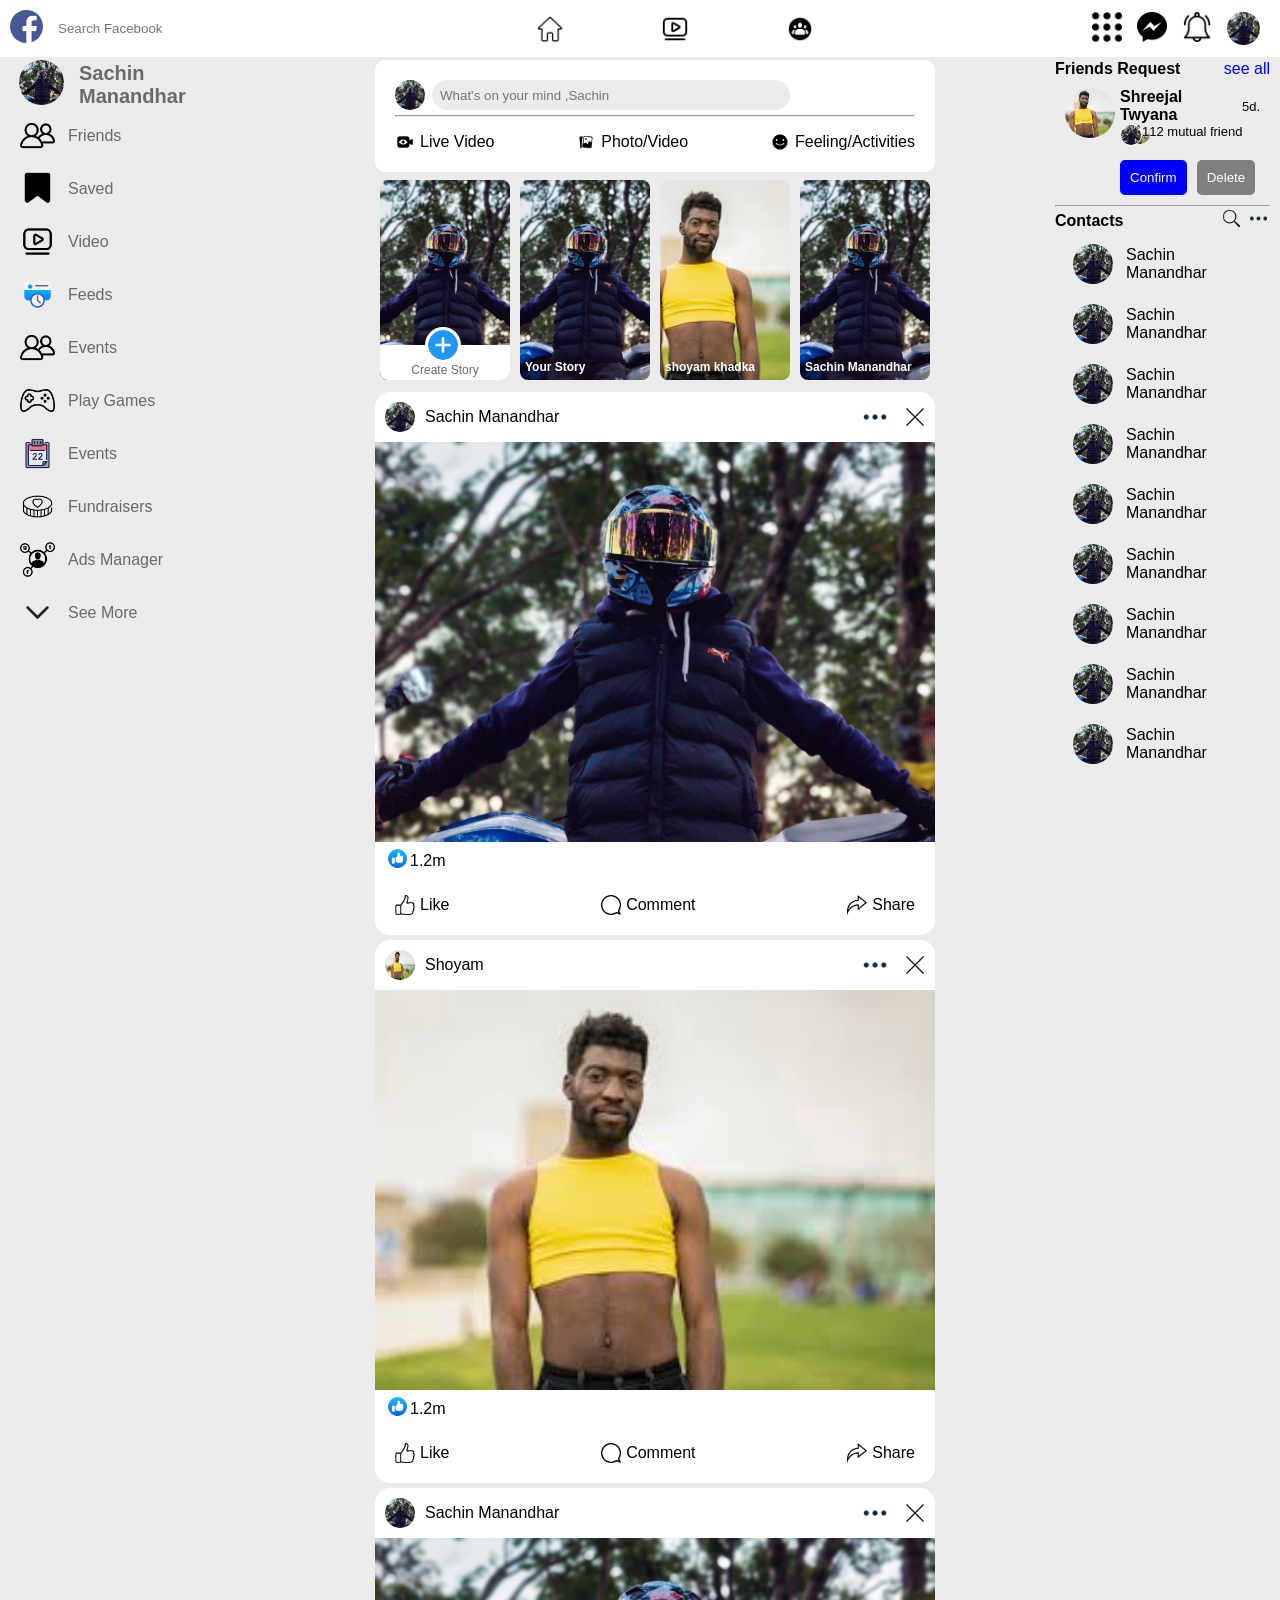
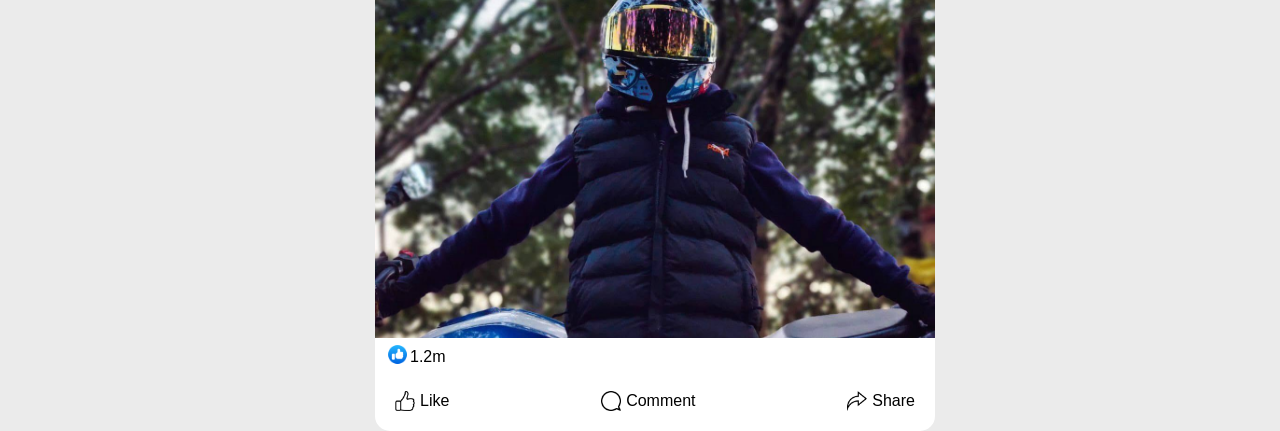
==== commit 59eeabbe: "profileadd" ====
--- a/index.html
+++ b/index.html
@@ -13,7 +13,8 @@
 <body>
     <header>
         <div class="top1">
-            <img src="./assets/img/facebook.PNG" alt="" style="height: 33px; width: 33px; border-radius: 50px;">
+            <a href="index.html"> <img src="./assets/img/facebook.PNG" alt=""
+                    style="height: 33px; width: 33px; border-radius: 50px;"></a>
             <input type="text" placeholder="Search Facebook">
         </div>
         <div class="top2">
@@ -64,7 +65,9 @@
             <img id="ppf" src="./assets/img/prf.png" alt="profile" style="width: 33px;height: 33px;
             border-radius: 50px;">
             <div id="ppff">
-                <p>profile</p>
+                <a href="profile.html">
+                    <p>profile</p>
+                </a>
                 <p id="btwn">Theme</p>
                 <p>Settings</p>
                 <p>Log out</p>
--- a/assets/css/style.css
+++ b/assets/css/style.css
@@ -479,4 +479,12 @@
 .msg-box-img, .msg-box-close{
     width: 15px;
     height: 15px;
+}
+
+.user-profile img{
+    display: flex;
+    justify-content: center;
+    align-items: center;
+    width: 800px;
+    height: 700px;
 }
